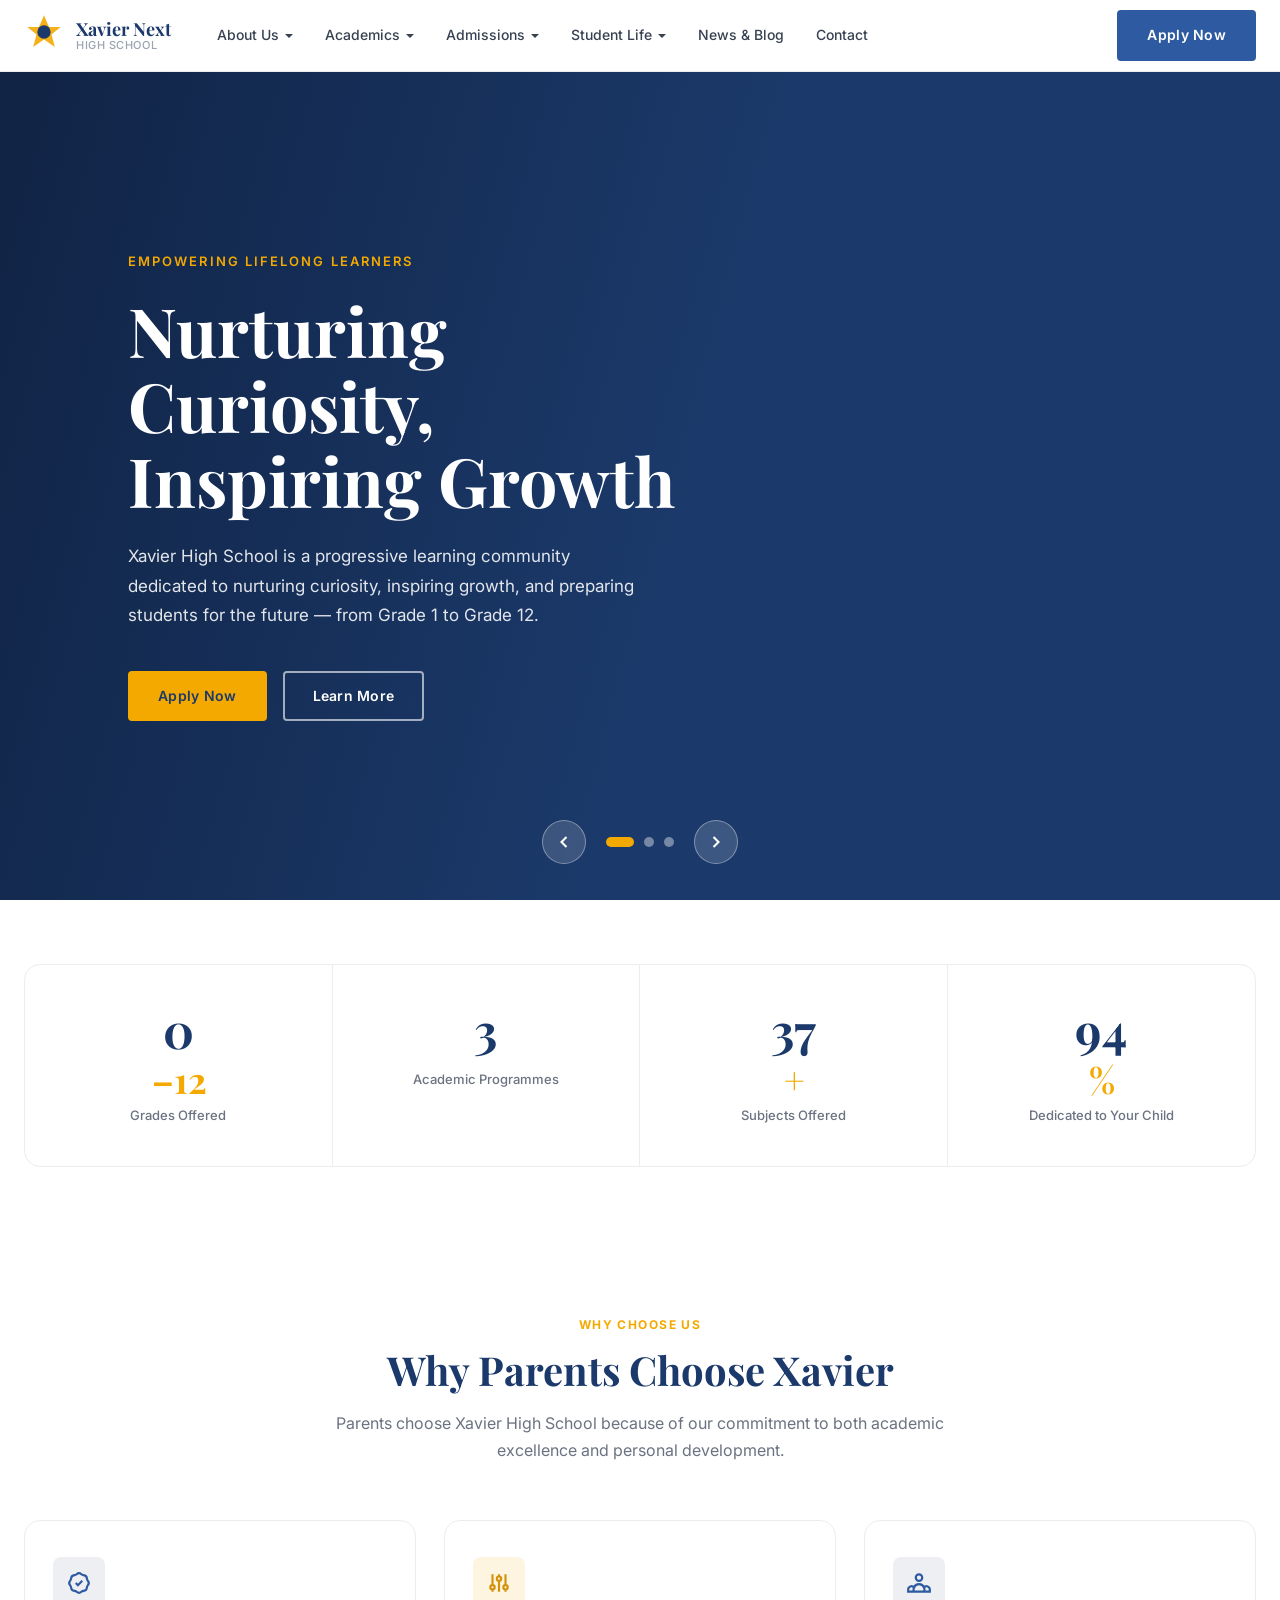
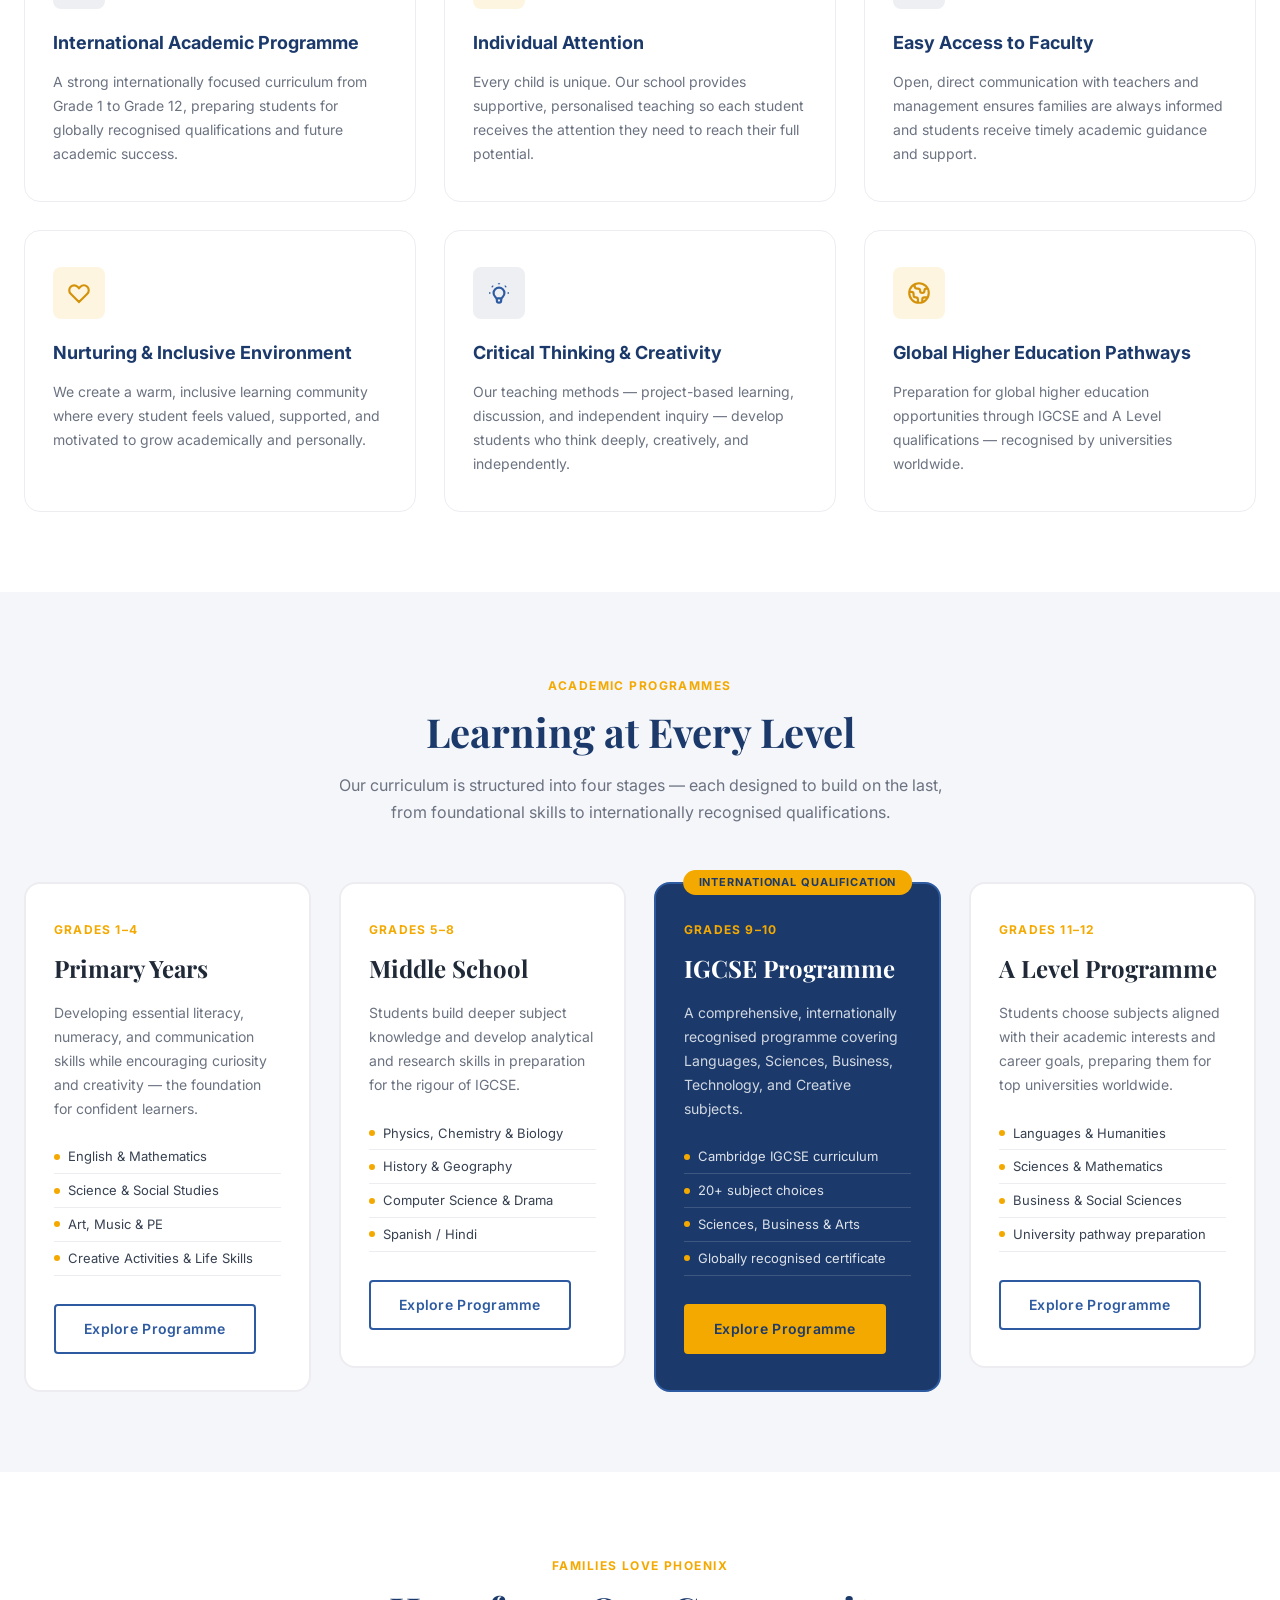
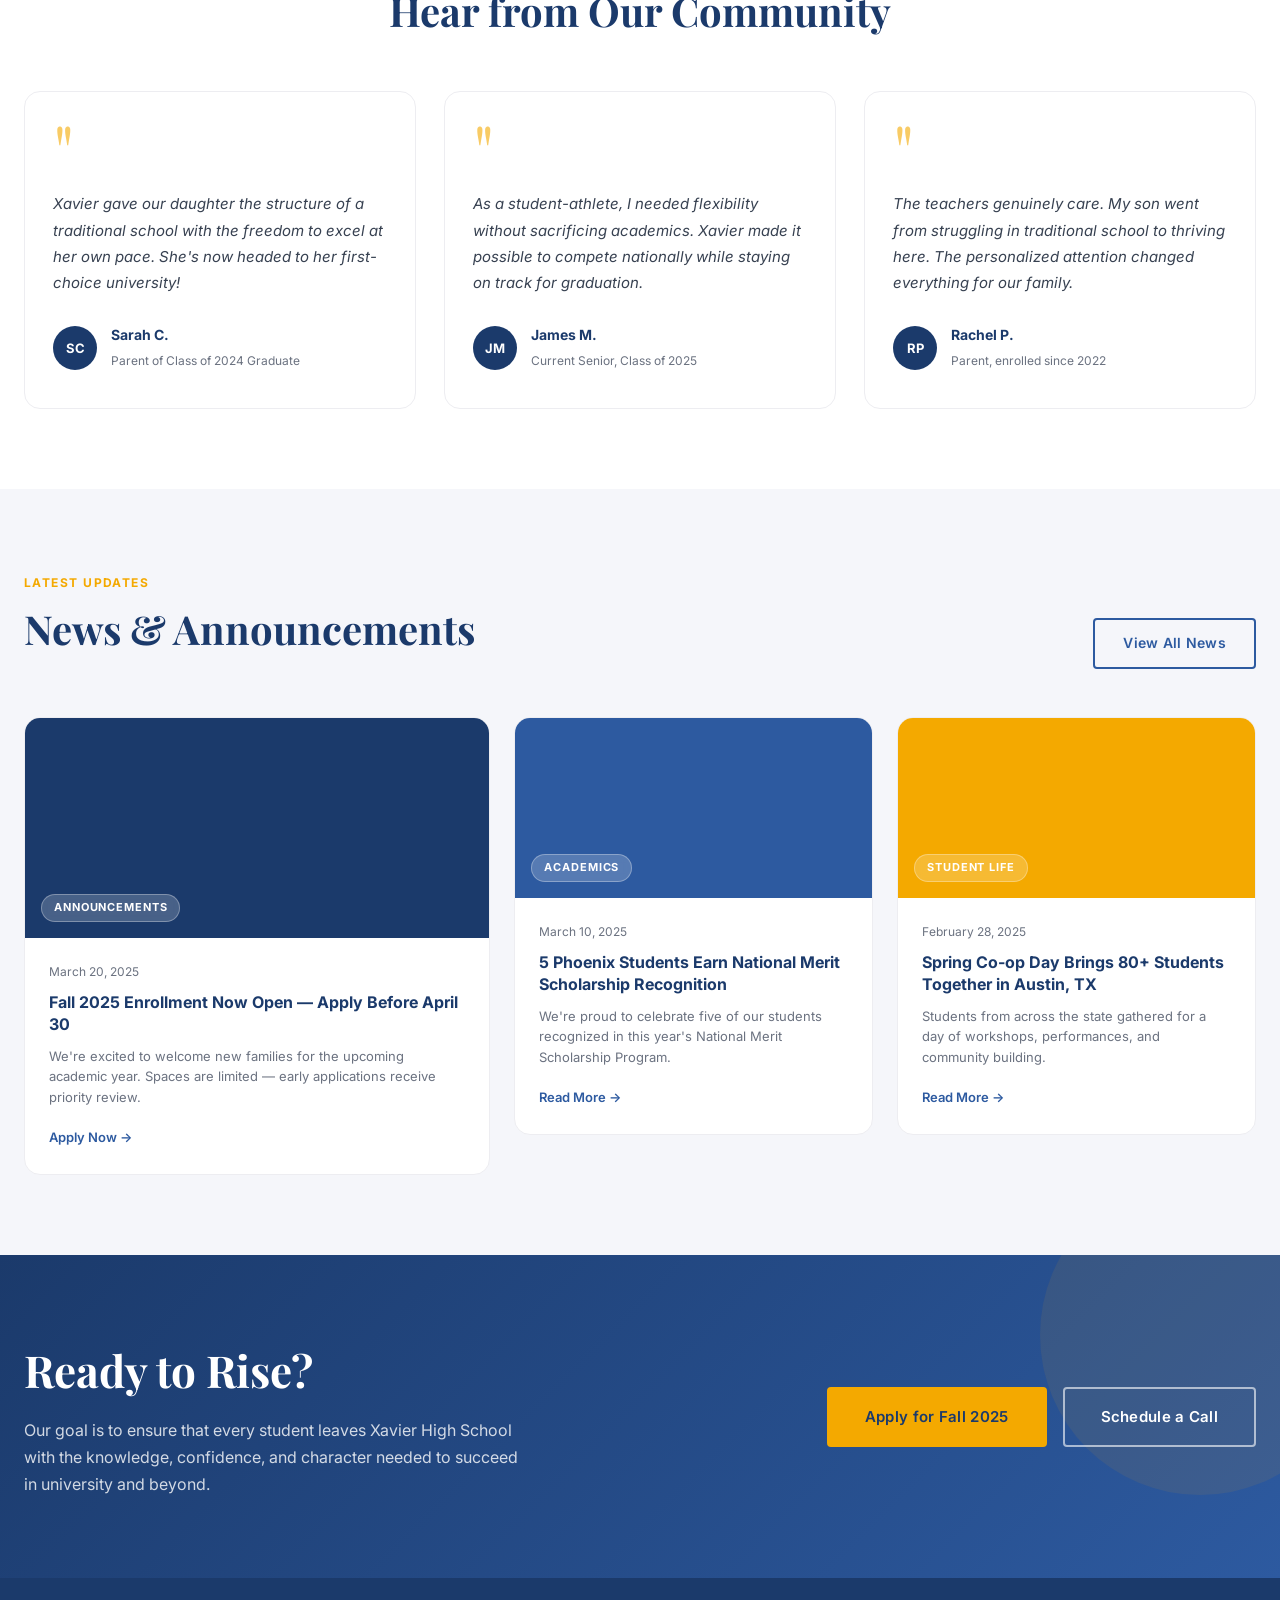
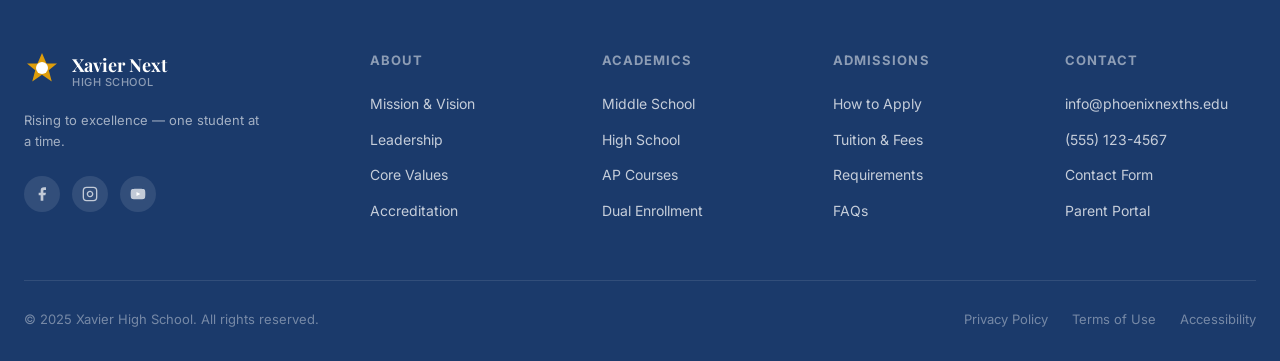
==== index.html @ 4bdc94f4 "Initial commit" ====
<!DOCTYPE html>
<html lang="en">
<head>
  <meta charset="UTF-8" />
  <meta name="viewport" content="width=device-width, initial-scale=1.0" />
  <title>Xavier High School</title>
  <link rel="stylesheet" href="css/style.css" />
  <link rel="preconnect" href="https://fonts.googleapis.com" />
  <link href="https://fonts.googleapis.com/css2?family=Playfair+Display:wght@400;700&family=Inter:wght@300;400;500;600;700&display=swap" rel="stylesheet" />
</head>
<body>

  <!-- HEADER / NAV -->
  <header class="site-header" id="site-header">
    <div class="header-inner">
      <a href="index.html" class="logo">
        <div class="logo-icon">
          <svg viewBox="0 0 48 48" fill="none" xmlns="http://www.w3.org/2000/svg">
            <path d="M24 4 L30 18 L44 18 L33 27 L37 42 L24 33 L11 42 L15 27 L4 18 L18 18 Z" fill="#F4A900" opacity="0.9"/>
            <circle cx="24" cy="24" r="8" fill="#1B3A6B"/>
          </svg>
        </div>
        <div class="logo-text">
          <span class="logo-name">Xavier Next</span>
          <span class="logo-sub">High School</span>
        </div>
      </a>

      <nav class="main-nav" id="main-nav">
        <ul class="nav-list">
          <li class="nav-item has-dropdown">
            <a href="about.html">About Us</a>
            <ul class="dropdown">
              <li><a href="about.html#mission">Mission &amp; Vision</a></li>
              <li><a href="about.html#leadership">Leadership Team</a></li>
              <li><a href="about.html#values">Core Values</a></li>
              <li><a href="about.html#accreditation">Accreditation</a></li>
            </ul>
          </li>
          <li class="nav-item has-dropdown">
            <a href="academics.html">Academics</a>
            <ul class="dropdown">
              <li><a href="academics.html#primary">Primary Years (Grades 1–4)</a></li>
              <li><a href="academics.html#middle">Middle School (Grades 5–8)</a></li>
              <li><a href="academics.html#igcse">IGCSE Programme (Grades 9–10)</a></li>
              <li><a href="academics.html#alevel">A Level Programme (Grades 11–12)</a></li>
              <li><a href="academics.html#approach">Our Learning Approach</a></li>
            </ul>
          </li>
          <li class="nav-item has-dropdown">
            <a href="admissions.html">Admissions</a>
            <ul class="dropdown">
              <li><a href="admissions.html#how">How to Apply</a></li>
              <li><a href="admissions.html#tuition">Tuition &amp; Fees</a></li>
              <li><a href="admissions.html#requirements">Requirements</a></li>
              <li><a href="admissions.html#faq">FAQs</a></li>
            </ul>
          </li>
          <li class="nav-item has-dropdown">
            <a href="student-life.html">Student Life</a>
            <ul class="dropdown">
              <li><a href="student-life.html#clubs">Clubs &amp; Activities</a></li>
              <li><a href="student-life.html#sports">Athletics</a></li>
              <li><a href="student-life.html#arts">Arts &amp; Culture</a></li>
              <li><a href="student-life.html#community">Community Service</a></li>
            </ul>
          </li>
          <li class="nav-item"><a href="news.html">News &amp; Blog</a></li>
          <li class="nav-item"><a href="contact.html">Contact</a></li>
        </ul>
      </nav>

      <div class="header-cta">
        <a href="admissions.html" class="btn btn-primary">Apply Now</a>
      </div>

      <button class="nav-toggle" id="nav-toggle" aria-label="Toggle navigation">
        <span></span><span></span><span></span>
      </button>
    </div>
  </header>

  <main>

    <!-- HERO SLIDESHOW -->
    <section class="hero">
      <div class="hero-slides" id="hero-slides">

        <!-- Slide 1 -->
        <div class="hero-slide active" style="background-image: url('https://images.unsplash.com/photo-1580582932707-520aed937b7b?auto=format&fit=crop&w=1920&q=80')">
          <div class="hero-overlay"></div>
          <div class="hero-content">
            <p class="hero-tagline">Empowering Lifelong Learners</p>
            <h1 class="hero-title">Nurturing Curiosity,<br/>Inspiring Growth</h1>
            <p class="hero-desc">Xavier High School is a progressive learning community dedicated to nurturing curiosity, inspiring growth, and preparing students for the future — from Grade 1 to Grade 12.</p>
            <div class="hero-actions">
              <a href="admissions.html" class="btn btn-gold">Apply Now</a>
              <a href="about.html" class="btn btn-outline-white">Learn More</a>
            </div>
          </div>
        </div>

        <!-- Slide 2 -->
        <div class="hero-slide" style="background-image: url('https://images.unsplash.com/photo-1427504494785-3a9ca7044f45?auto=format&fit=crop&w=1920&q=80')">
          <div class="hero-overlay"></div>
          <div class="hero-content">
            <p class="hero-tagline">Inspiring Curiosity | Building Resilience</p>
            <h1 class="hero-title">Education Beyond<br/>the Classroom</h1>
            <p class="hero-desc">We focus on building character, resilience, and lifelong learning skills. Inspired by the symbolism of the phoenix — representing growth, transformation, and renewal.</p>
            <div class="hero-actions">
              <a href="academics.html" class="btn btn-gold">Explore Academics</a>
              <a href="admissions.html" class="btn btn-outline-white">Apply Now</a>
            </div>
          </div>
        </div>

        <!-- Slide 3 -->
        <div class="hero-slide" style="background-image: url('https://images.unsplash.com/photo-1509062522246-3755977927d7?auto=format&fit=crop&w=1920&q=80')">
          <div class="hero-overlay"></div>
          <div class="hero-content">
            <p class="hero-tagline">Grade 1 to Grade 12 · International Programme</p>
            <h1 class="hero-title">Your Future<br/>Starts Here</h1>
            <p class="hero-desc">From Primary Years through A Levels, our internationally focused academic programmes prepare students to thrive in a rapidly changing world.</p>
            <div class="hero-actions">
              <a href="academics.html" class="btn btn-gold">Our Programmes</a>
              <a href="about.html" class="btn btn-outline-white">Our Story</a>
            </div>
          </div>
        </div>

      </div>

      <!-- Slide Controls -->
      <div class="hero-controls">
        <button class="hero-prev" id="hero-prev" aria-label="Previous slide">
          <svg viewBox="0 0 24 24" fill="none" stroke="currentColor" stroke-width="2.5"><path d="M15 18l-6-6 6-6"/></svg>
        </button>
        <div class="hero-dots" id="hero-dots">
          <button class="hero-dot active" data-index="0" aria-label="Slide 1"></button>
          <button class="hero-dot" data-index="1" aria-label="Slide 2"></button>
          <button class="hero-dot" data-index="2" aria-label="Slide 3"></button>
        </div>
        <button class="hero-next" id="hero-next" aria-label="Next slide">
          <svg viewBox="0 0 24 24" fill="none" stroke="currentColor" stroke-width="2.5"><path d="M9 18l6-6-6-6"/></svg>
        </button>
      </div>
    </section>


    <!-- STATS STRIP -->
    <section class="stats-section">
      <div class="container">
        <div class="stats-grid">
          <div class="stat-item">
            <span class="stat-number" data-target="1">0</span><span class="stat-suffix">–12</span>
            <span class="stat-label">Grades Offered</span>
          </div>
          <div class="stat-item">
            <span class="stat-number" data-target="4">0</span><span class="stat-suffix"></span>
            <span class="stat-label">Academic Programmes</span>
          </div>
          <div class="stat-item">
            <span class="stat-number" data-target="40">0</span><span class="stat-suffix">+</span>
            <span class="stat-label">Subjects Offered</span>
          </div>
          <div class="stat-item">
            <span class="stat-number" data-target="100">0</span><span class="stat-suffix">%</span>
            <span class="stat-label">Dedicated to Your Child</span>
          </div>
        </div>
      </div>
    </section>

    <!-- WHY PHOENIX -->
    <section class="why-section section-pad">
      <div class="container">
        <div class="section-header">
          <span class="section-tag">Why Choose Us</span>
          <h2 class="section-title">Why Parents Choose Xavier</h2>
          <p class="section-subtitle">Parents choose Xavier High School because of our commitment to both academic excellence and personal development.</p>
        </div>
        <div class="features-grid">
          <div class="feature-card">
            <div class="feature-icon feature-icon--blue">
              <svg viewBox="0 0 24 24" fill="none" stroke="currentColor" stroke-width="2"><path d="M9 12l2 2 4-4M7.835 4.697a3.42 3.42 0 001.946-.806 3.42 3.42 0 014.438 0 3.42 3.42 0 001.946.806 3.42 3.42 0 013.138 3.138 3.42 3.42 0 00.806 1.946 3.42 3.42 0 010 4.438 3.42 3.42 0 00-.806 1.946 3.42 3.42 0 01-3.138 3.138 3.42 3.42 0 00-1.946.806 3.42 3.42 0 01-4.438 0 3.42 3.42 0 00-1.946-.806 3.42 3.42 0 01-3.138-3.138 3.42 3.42 0 00-.806-1.946 3.42 3.42 0 010-4.438 3.42 3.42 0 00.806-1.946 3.42 3.42 0 013.138-3.138z"/></svg>
            </div>
            <h3>International Academic Programme</h3>
            <p>A strong internationally focused curriculum from Grade 1 to Grade 12, preparing students for globally recognised qualifications and future academic success.</p>
          </div>
          <div class="feature-card">
            <div class="feature-icon feature-icon--gold">
              <svg viewBox="0 0 24 24" fill="none" stroke="currentColor" stroke-width="2"><path d="M12 6V4m0 2a2 2 0 100 4m0-4a2 2 0 110 4m-6 8a2 2 0 100-4m0 4a2 2 0 110-4m0 4v2m0-6V4m6 6v10m6-2a2 2 0 100-4m0 4a2 2 0 110-4m0 4v2m0-6V4"/></svg>
            </div>
            <h3>Individual Attention</h3>
            <p>Every child is unique. Our school provides supportive, personalised teaching so each student receives the attention they need to reach their full potential.</p>
          </div>
          <div class="feature-card">
            <div class="feature-icon feature-icon--blue">
              <svg viewBox="0 0 24 24" fill="none" stroke="currentColor" stroke-width="2"><path d="M17 20h5v-2a3 3 0 00-5.356-1.857M17 20H7m10 0v-2c0-.656-.126-1.283-.356-1.857M7 20H2v-2a3 3 0 015.356-1.857M7 20v-2c0-.656.126-1.283.356-1.857m0 0a5.002 5.002 0 019.288 0M15 7a3 3 0 11-6 0 3 3 0 016 0z"/></svg>
            </div>
            <h3>Easy Access to Faculty</h3>
            <p>Open, direct communication with teachers and management ensures families are always informed and students receive timely academic guidance and support.</p>
          </div>
          <div class="feature-card">
            <div class="feature-icon feature-icon--gold">
              <svg viewBox="0 0 24 24" fill="none" stroke="currentColor" stroke-width="2"><path d="M4.318 6.318a4.5 4.5 0 000 6.364L12 20.364l7.682-7.682a4.5 4.5 0 00-6.364-6.364L12 7.636l-1.318-1.318a4.5 4.5 0 00-6.364 0z"/></svg>
            </div>
            <h3>Nurturing &amp; Inclusive Environment</h3>
            <p>We create a warm, inclusive learning community where every student feels valued, supported, and motivated to grow academically and personally.</p>
          </div>
          <div class="feature-card">
            <div class="feature-icon feature-icon--blue">
              <svg viewBox="0 0 24 24" fill="none" stroke="currentColor" stroke-width="2"><path d="M9.663 17h4.673M12 3v1m6.364 1.636l-.707.707M21 12h-1M4 12H3m3.343-5.657l-.707-.707m2.828 9.9a5 5 0 117.072 0l-.548.547A3.374 3.374 0 0014 18.469V19a2 2 0 11-4 0v-.531c0-.895-.356-1.754-.988-2.386l-.548-.547z"/></svg>
            </div>
            <h3>Critical Thinking &amp; Creativity</h3>
            <p>Our teaching methods — project-based learning, discussion, and independent inquiry — develop students who think deeply, creatively, and independently.</p>
          </div>
          <div class="feature-card">
            <div class="feature-icon feature-icon--gold">
              <svg viewBox="0 0 24 24" fill="none" stroke="currentColor" stroke-width="2"><path d="M3.055 11H5a2 2 0 012 2v1a2 2 0 002 2 2 2 0 012 2v2.945M8 3.935V5.5A2.5 2.5 0 0010.5 8h.5a2 2 0 012 2 2 2 0 104 0 2 2 0 012-2h1.064M15 20.488V18a2 2 0 012-2h3.064M21 12a9 9 0 11-18 0 9 9 0 0118 0z"/></svg>
            </div>
            <h3>Global Higher Education Pathways</h3>
            <p>Preparation for global higher education opportunities through IGCSE and A Level qualifications — recognised by universities worldwide.</p>
          </div>
        </div>
      </div>
    </section>

    <!-- PROGRAMS / PATHWAYS -->
    <section class="programs-section section-pad bg-light">
      <div class="container">
        <div class="section-header">
          <span class="section-tag">Academic Programmes</span>
          <h2 class="section-title">Learning at Every Level</h2>
          <p class="section-subtitle">Our curriculum is structured into four stages — each designed to build on the last, from foundational skills to internationally recognised qualifications.</p>
        </div>
        <div class="programs-grid programs-grid--4">
          <div class="program-card">
            <div class="program-grade">Grades 1–4</div>
            <h3 class="program-title">Primary Years</h3>
            <p class="program-desc">Developing essential literacy, numeracy, and communication skills while encouraging curiosity and creativity — the foundation for confident learners.</p>
            <ul class="program-highlights">
              <li>English &amp; Mathematics</li>
              <li>Science &amp; Social Studies</li>
              <li>Art, Music &amp; PE</li>
              <li>Creative Activities &amp; Life Skills</li>
            </ul>
            <a href="academics.html#primary" class="btn btn-outline-blue">Explore Programme</a>
          </div>
          <div class="program-card">
            <div class="program-grade">Grades 5–8</div>
            <h3 class="program-title">Middle School</h3>
            <p class="program-desc">Students build deeper subject knowledge and develop analytical and research skills in preparation for the rigour of IGCSE.</p>
            <ul class="program-highlights">
              <li>Physics, Chemistry &amp; Biology</li>
              <li>History &amp; Geography</li>
              <li>Computer Science &amp; Drama</li>
              <li>Spanish / Hindi</li>
            </ul>
            <a href="academics.html#middle" class="btn btn-outline-blue">Explore Programme</a>
          </div>
          <div class="program-card program-card--featured">
            <div class="program-badge">International Qualification</div>
            <div class="program-grade">Grades 9–10</div>
            <h3 class="program-title">IGCSE Programme</h3>
            <p class="program-desc">A comprehensive, internationally recognised programme covering Languages, Sciences, Business, Technology, and Creative subjects.</p>
            <ul class="program-highlights">
              <li>Cambridge IGCSE curriculum</li>
              <li>20+ subject choices</li>
              <li>Sciences, Business &amp; Arts</li>
              <li>Globally recognised certificate</li>
            </ul>
            <a href="academics.html#igcse" class="btn btn-gold">Explore Programme</a>
          </div>
          <div class="program-card">
            <div class="program-grade">Grades 11–12</div>
            <h3 class="program-title">A Level Programme</h3>
            <p class="program-desc">Students choose subjects aligned with their academic interests and career goals, preparing them for top universities worldwide.</p>
            <ul class="program-highlights">
              <li>Languages &amp; Humanities</li>
              <li>Sciences &amp; Mathematics</li>
              <li>Business &amp; Social Sciences</li>
              <li>University pathway preparation</li>
            </ul>
            <a href="academics.html#alevel" class="btn btn-outline-blue">Explore Programme</a>
          </div>
        </div>
      </div>
    </section>

    <!-- TESTIMONIALS -->
    <section class="testimonials-section section-pad">
      <div class="container">
        <div class="section-header">
          <span class="section-tag">Families Love Phoenix</span>
          <h2 class="section-title">Hear from Our Community</h2>
        </div>
        <div class="testimonials-grid">
          <div class="testimonial-card">
            <div class="testimonial-quote">"</div>
            <p class="testimonial-text">Xavier gave our daughter the structure of a traditional school with the freedom to excel at her own pace. She's now headed to her first-choice university!</p>
            <div class="testimonial-author">
              <div class="author-avatar">SC</div>
              <div>
                <strong>Sarah C.</strong>
                <span>Parent of Class of 2024 Graduate</span>
              </div>
            </div>
          </div>
          <div class="testimonial-card">
            <div class="testimonial-quote">"</div>
            <p class="testimonial-text">As a student-athlete, I needed flexibility without sacrificing academics. Xavier made it possible to compete nationally while staying on track for graduation.</p>
            <div class="testimonial-author">
              <div class="author-avatar">JM</div>
              <div>
                <strong>James M.</strong>
                <span>Current Senior, Class of 2025</span>
              </div>
            </div>
          </div>
          <div class="testimonial-card">
            <div class="testimonial-quote">"</div>
            <p class="testimonial-text">The teachers genuinely care. My son went from struggling in traditional school to thriving here. The personalized attention changed everything for our family.</p>
            <div class="testimonial-author">
              <div class="author-avatar">RP</div>
              <div>
                <strong>Rachel P.</strong>
                <span>Parent, enrolled since 2022</span>
              </div>
            </div>
          </div>
        </div>
      </div>
    </section>

    <!-- NEWS PREVIEW -->
    <section class="news-section section-pad bg-light">
      <div class="container">
        <div class="section-header-flex">
          <div>
            <span class="section-tag">Latest Updates</span>
            <h2 class="section-title">News &amp; Announcements</h2>
          </div>
          <a href="news.html" class="btn btn-outline-blue">View All News</a>
        </div>
        <div class="news-grid">
          <article class="news-card news-card--featured">
            <div class="news-card-image" style="background:#1B3A6B">
              <span class="news-category">Announcements</span>
            </div>
            <div class="news-card-body">
              <time>March 20, 2025</time>
              <h3><a href="news.html">Fall 2025 Enrollment Now Open — Apply Before April 30</a></h3>
              <p>We're excited to welcome new families for the upcoming academic year. Spaces are limited — early applications receive priority review.</p>
              <a href="admissions.html" class="read-more">Apply Now →</a>
            </div>
          </article>
          <article class="news-card">
            <div class="news-card-image" style="background:#2D5AA0">
              <span class="news-category">Academics</span>
            </div>
            <div class="news-card-body">
              <time>March 10, 2025</time>
              <h3><a href="news.html">5 Phoenix Students Earn National Merit Scholarship Recognition</a></h3>
              <p>We're proud to celebrate five of our students recognized in this year's National Merit Scholarship Program.</p>
              <a href="news.html" class="read-more">Read More →</a>
            </div>
          </article>
          <article class="news-card">
            <div class="news-card-image" style="background:#F4A900">
              <span class="news-category">Student Life</span>
            </div>
            <div class="news-card-body">
              <time>February 28, 2025</time>
              <h3><a href="news.html">Spring Co-op Day Brings 80+ Students Together in Austin, TX</a></h3>
              <p>Students from across the state gathered for a day of workshops, performances, and community building.</p>
              <a href="news.html" class="read-more">Read More →</a>
            </div>
          </article>
        </div>
      </div>
    </section>

    <!-- CTA BANNER -->
    <section class="cta-section">
      <div class="container">
        <div class="cta-inner">
          <div class="cta-text">
            <h2>Ready to Rise?</h2>
            <p>Our goal is to ensure that every student leaves Xavier High School with the knowledge, confidence, and character needed to succeed in university and beyond.</p>
          </div>
          <div class="cta-actions">
            <a href="admissions.html" class="btn btn-gold btn-lg">Apply for Fall 2025</a>
            <a href="contact.html" class="btn btn-outline-white btn-lg">Schedule a Call</a>
          </div>
        </div>
      </div>
    </section>

  </main>

  <!-- FOOTER -->
  <footer class="site-footer">
    <div class="container">
      <div class="footer-grid">
        <div class="footer-brand">
          <div class="footer-logo">
            <div class="logo-icon">
              <svg viewBox="0 0 48 48" fill="none" xmlns="http://www.w3.org/2000/svg">
                <path d="M24 4 L30 18 L44 18 L33 27 L37 42 L24 33 L11 42 L15 27 L4 18 L18 18 Z" fill="#F4A900" opacity="0.9"/>
                <circle cx="24" cy="24" r="8" fill="white"/>
              </svg>
            </div>
            <div class="logo-text">
              <span class="logo-name">Xavier Next</span>
              <span class="logo-sub">High School</span>
            </div>
          </div>
          <p class="footer-tagline">Rising to excellence — one student at a time.</p>
          <div class="social-links">
            <a href="#" aria-label="Facebook">
              <svg viewBox="0 0 24 24" fill="currentColor"><path d="M18 2h-3a5 5 0 00-5 5v3H7v4h3v8h4v-8h3l1-4h-4V7a1 1 0 011-1h3z"/></svg>
            </a>
            <a href="#" aria-label="Instagram">
              <svg viewBox="0 0 24 24" fill="none" stroke="currentColor" stroke-width="2"><rect x="2" y="2" width="20" height="20" rx="5"/><path d="M16 11.37A4 4 0 1112.63 8 4 4 0 0116 11.37z"/><line x1="17.5" y1="6.5" x2="17.51" y2="6.5"/></svg>
            </a>
            <a href="#" aria-label="YouTube">
              <svg viewBox="0 0 24 24" fill="currentColor"><path d="M22.54 6.42a2.78 2.78 0 00-1.95-1.96C18.88 4 12 4 12 4s-6.88 0-8.59.46a2.78 2.78 0 00-1.95 1.96A29 29 0 001 12a29 29 0 00.46 5.58A2.78 2.78 0 003.41 19.6C5.12 20 12 20 12 20s6.88 0 8.59-.46a2.78 2.78 0 001.95-1.95A29 29 0 0023 12a29 29 0 00-.46-5.58z"/><polygon points="9.75 15.02 15.5 12 9.75 8.98 9.75 15.02" fill="white"/></svg>
            </a>
          </div>
        </div>

        <div class="footer-col">
          <h4>About</h4>
          <ul>
            <li><a href="about.html#mission">Mission &amp; Vision</a></li>
            <li><a href="about.html#leadership">Leadership</a></li>
            <li><a href="about.html#values">Core Values</a></li>
            <li><a href="about.html#accreditation">Accreditation</a></li>
          </ul>
        </div>

        <div class="footer-col">
          <h4>Academics</h4>
          <ul>
            <li><a href="academics.html#middle">Middle School</a></li>
            <li><a href="academics.html#high">High School</a></li>
            <li><a href="academics.html#ap">AP Courses</a></li>
            <li><a href="academics.html#dual">Dual Enrollment</a></li>
          </ul>
        </div>

        <div class="footer-col">
          <h4>Admissions</h4>
          <ul>
            <li><a href="admissions.html#how">How to Apply</a></li>
            <li><a href="admissions.html#tuition">Tuition &amp; Fees</a></li>
            <li><a href="admissions.html#requirements">Requirements</a></li>
            <li><a href="admissions.html#faq">FAQs</a></li>
          </ul>
        </div>

        <div class="footer-col">
          <h4>Contact</h4>
          <ul>
            <li><a href="mailto:info@phoenixnexths.edu">info@phoenixnexths.edu</a></li>
            <li><a href="tel:+15551234567">(555) 123-4567</a></li>
            <li><a href="contact.html">Contact Form</a></li>
            <li><a href="#">Parent Portal</a></li>
          </ul>
        </div>
      </div>

      <div class="footer-bottom">
        <p>&copy; 2025 Xavier High School. All rights reserved.</p>
        <div class="footer-legal">
          <a href="#">Privacy Policy</a>
          <a href="#">Terms of Use</a>
          <a href="#">Accessibility</a>
        </div>
      </div>
    </div>
  </footer>

  <script src="js/main.js"></script>
</body>
</html>
---- css/style.css ----
/* ============================================================
   Xavier High School — Main Stylesheet
   ============================================================ */

/* ---------- CSS VARIABLES ---------- */
:root {
  --blue-dark:   #1B3A6B;
  --blue-mid:    #2D5AA0;
  --blue-light:  #4A78C4;
  --gold:        #F4A900;
  --gold-dark:   #D4920A;
  --white:       #FFFFFF;
  --off-white:   #F5F6FA;
  --light-gray:  #EDEDF1;
  --mid-gray:    #9BA3AF;
  --dark-gray:   #374151;
  --text:        #1F2937;
  --text-light:  #6B7280;

  --font-serif:  'Playfair Display', Georgia, serif;
  --font-sans:   'Inter', system-ui, -apple-system, sans-serif;

  --radius-sm:   4px;
  --radius-md:   8px;
  --radius-lg:   16px;

  --shadow-sm:   0 1px 3px rgba(0,0,0,0.08);
  --shadow-md:   0 4px 16px rgba(0,0,0,0.10);
  --shadow-lg:   0 12px 40px rgba(0,0,0,0.14);

  --transition:  0.25s ease;
  --max-w:       1280px;
  --header-h:    72px;
}

/* ---------- RESET & BASE ---------- */
*, *::before, *::after { box-sizing: border-box; margin: 0; padding: 0; }
html { scroll-behavior: smooth; font-size: 16px; }
body {
  font-family: var(--font-sans);
  color: var(--text);
  background: var(--white);
  line-height: 1.6;
  -webkit-font-smoothing: antialiased;
}
img { max-width: 100%; display: block; }
a { color: inherit; text-decoration: none; transition: color var(--transition); }
ul { list-style: none; }

/* ---------- UTILITY ---------- */
.container {
  max-width: var(--max-w);
  margin: 0 auto;
  padding: 0 24px;
}
.section-pad { padding: 80px 0; }
.bg-light { background: var(--off-white); }

.section-tag {
  display: inline-block;
  font-size: 12px;
  font-weight: 700;
  letter-spacing: 0.12em;
  text-transform: uppercase;
  color: var(--gold);
  margin-bottom: 12px;
}
.section-title {
  font-family: var(--font-serif);
  font-size: clamp(26px, 3.5vw, 40px);
  font-weight: 700;
  color: var(--blue-dark);
  line-height: 1.2;
  margin-bottom: 16px;
}
.section-subtitle {
  font-size: 16px;
  color: var(--text-light);
  max-width: 620px;
  line-height: 1.7;
}
.section-header {
  text-align: center;
  margin-bottom: 56px;
}
.section-header .section-subtitle { margin: 0 auto; }

.section-header-flex {
  display: flex;
  align-items: flex-end;
  justify-content: space-between;
  gap: 24px;
  margin-bottom: 48px;
  flex-wrap: wrap;
}

/* ---------- BUTTONS ---------- */
.btn {
  display: inline-flex;
  align-items: center;
  gap: 8px;
  padding: 12px 28px;
  border-radius: var(--radius-sm);
  font-size: 14px;
  font-weight: 600;
  letter-spacing: 0.02em;
  cursor: pointer;
  border: 2px solid transparent;
  transition: all var(--transition);
  white-space: nowrap;
}
.btn-primary {
  background: var(--blue-mid);
  color: var(--white);
  border-color: var(--blue-mid);
}
.btn-primary:hover { background: var(--blue-dark); border-color: var(--blue-dark); color: var(--white); }
.btn-gold {
  background: var(--gold);
  color: var(--blue-dark);
  border-color: var(--gold);
}
.btn-gold:hover { background: var(--gold-dark); border-color: var(--gold-dark); color: var(--blue-dark); }
.btn-outline-blue {
  background: transparent;
  color: var(--blue-mid);
  border-color: var(--blue-mid);
}
.btn-outline-blue:hover { background: var(--blue-mid); color: var(--white); }
.btn-outline-white {
  background: transparent;
  color: var(--white);
  border-color: rgba(255,255,255,0.6);
}
.btn-outline-white:hover { background: rgba(255,255,255,0.15); border-color: var(--white); color: var(--white); }
.btn-lg { padding: 16px 36px; font-size: 15px; }

/* ---------- TOPBAR ---------- */
.topbar {
  background: var(--blue-dark);
  color: rgba(255,255,255,0.8);
  font-size: 13px;
  padding: 8px 0;
}
.topbar-inner {
  max-width: var(--max-w);
  margin: 0 auto;
  padding: 0 24px;
  display: flex;
  align-items: center;
  justify-content: space-between;
}
.topbar-links { display: flex; gap: 24px; }
.topbar-links a { color: rgba(255,255,255,0.8); }
.topbar-links a:hover { color: var(--gold); }

/* ---------- HEADER ---------- */
.site-header {
  position: sticky;
  top: 0;
  z-index: 100;
  background: var(--white);
  border-bottom: 1px solid var(--light-gray);
  height: var(--header-h);
  transition: box-shadow var(--transition);
}
.site-header.scrolled { box-shadow: var(--shadow-md); }
.header-inner {
  max-width: var(--max-w);
  margin: 0 auto;
  padding: 0 24px;
  height: 100%;
  display: flex;
  align-items: center;
  gap: 32px;
}

/* Logo */
.logo {
  display: flex;
  align-items: center;
  gap: 12px;
  flex-shrink: 0;
  text-decoration: none;
}
.logo-icon svg { width: 40px; height: 40px; }
.logo-text { display: flex; flex-direction: column; line-height: 1.1; }
.logo-name {
  font-family: var(--font-serif);
  font-size: 18px;
  font-weight: 700;
  color: var(--blue-dark);
}
.logo-sub {
  font-size: 11px;
  font-weight: 500;
  letter-spacing: 0.05em;
  color: var(--mid-gray);
  text-transform: uppercase;
}

/* Navigation */
.main-nav { flex: 1; }
.nav-list {
  display: flex;
  align-items: center;
  gap: 4px;
}
.nav-item { position: relative; }
.nav-item > a {
  display: block;
  padding: 8px 14px;
  font-size: 14px;
  font-weight: 500;
  color: var(--dark-gray);
  border-radius: var(--radius-sm);
  transition: all var(--transition);
  white-space: nowrap;
}
.nav-item > a:hover,
.nav-item.active > a { color: var(--blue-mid); background: var(--off-white); }
.nav-item.has-dropdown > a::after {
  content: '';
  display: inline-block;
  width: 0; height: 0;
  border-left: 4px solid transparent;
  border-right: 4px solid transparent;
  border-top: 4px solid currentColor;
  margin-left: 6px;
  vertical-align: middle;
  transition: transform var(--transition);
}
.nav-item.has-dropdown:hover > a::after { transform: rotate(180deg); }

/* Dropdown */
.dropdown {
  position: absolute;
  top: calc(100% + 8px);
  left: 0;
  background: var(--white);
  border-radius: var(--radius-md);
  box-shadow: var(--shadow-lg);
  min-width: 220px;
  padding: 8px 0;
  opacity: 0;
  visibility: hidden;
  transform: translateY(-8px);
  transition: all var(--transition);
  border: 1px solid var(--light-gray);
  z-index: 200;
}
.nav-item.has-dropdown:hover .dropdown {
  opacity: 1;
  visibility: visible;
  transform: translateY(0);
}
.dropdown li a {
  display: block;
  padding: 10px 20px;
  font-size: 13px;
  color: var(--dark-gray);
  transition: all var(--transition);
}
.dropdown li a:hover {
  background: var(--off-white);
  color: var(--blue-mid);
  padding-left: 26px;
}

/* Header CTA */
.header-cta { flex-shrink: 0; }

/* Mobile toggle */
.nav-toggle {
  display: none;
  flex-direction: column;
  gap: 5px;
  background: none;
  border: none;
  cursor: pointer;
  padding: 4px;
}
.nav-toggle span {
  display: block;
  width: 24px;
  height: 2px;
  background: var(--blue-dark);
  border-radius: 2px;
  transition: all var(--transition);
}

/* ---------- HERO ---------- */
.hero {
  position: relative;
  height: calc(100vh - var(--header-h));
  min-height: 580px;
  max-height: 860px;
  overflow: hidden;
}
.hero-slides { position: relative; height: 100%; }
.hero-slide {
  position: absolute;
  inset: 0;
  background-size: cover;
  background-position: center;
  background-color: var(--blue-dark);
  opacity: 0;
  transition: opacity 1s ease;
  pointer-events: none;
}
.hero-slide.active {
  opacity: 1;
  pointer-events: auto;
}
.hero-overlay {
  position: absolute;
  inset: 0;
  background: linear-gradient(
    105deg,
    rgba(14, 30, 60, 0.82) 0%,
    rgba(27, 58, 107, 0.60) 55%,
    rgba(27, 58, 107, 0.20) 100%
  );
}
.hero-content {
  position: relative;
  z-index: 2;
  height: 100%;
  display: flex;
  flex-direction: column;
  justify-content: center;
  padding: 0 10%;
  max-width: 820px;
}
.hero-tagline {
  font-size: 13px;
  font-weight: 600;
  letter-spacing: 0.16em;
  text-transform: uppercase;
  color: var(--gold);
  margin-bottom: 22px;
  opacity: 0;
  transform: translateY(16px);
  transition: opacity 0.7s ease 0.3s, transform 0.7s ease 0.3s;
}
.hero-title {
  font-family: var(--font-serif);
  font-size: clamp(38px, 5.5vw, 68px);
  font-weight: 700;
  color: var(--white);
  line-height: 1.1;
  margin-bottom: 24px;
  opacity: 0;
  transform: translateY(20px);
  transition: opacity 0.7s ease 0.5s, transform 0.7s ease 0.5s;
}
.hero-desc {
  font-size: clamp(15px, 1.6vw, 17px);
  color: rgba(255,255,255,0.88);
  max-width: 520px;
  line-height: 1.75;
  margin-bottom: 40px;
  opacity: 0;
  transform: translateY(20px);
  transition: opacity 0.7s ease 0.65s, transform 0.7s ease 0.65s;
}
.hero-actions {
  display: flex;
  gap: 16px;
  flex-wrap: wrap;
  opacity: 0;
  transform: translateY(20px);
  transition: opacity 0.7s ease 0.8s, transform 0.7s ease 0.8s;
}
.hero-slide.active .hero-tagline,
.hero-slide.active .hero-title,
.hero-slide.active .hero-desc,
.hero-slide.active .hero-actions {
  opacity: 1;
  transform: translateY(0);
}

/* Slide controls */
.hero-controls {
  position: absolute;
  bottom: 36px;
  left: 50%;
  transform: translateX(-50%);
  display: flex;
  align-items: center;
  gap: 20px;
  z-index: 10;
}
.hero-prev,
.hero-next {
  width: 44px;
  height: 44px;
  background: rgba(255,255,255,0.15);
  border: 1.5px solid rgba(255,255,255,0.35);
  border-radius: 50%;
  color: white;
  cursor: pointer;
  display: flex;
  align-items: center;
  justify-content: center;
  transition: all var(--transition);
  backdrop-filter: blur(4px);
}
.hero-prev:hover,
.hero-next:hover {
  background: rgba(244,169,0,0.8);
  border-color: var(--gold);
}
.hero-prev svg,
.hero-next svg { width: 20px; height: 20px; }
.hero-dots { display: flex; align-items: center; gap: 10px; }
.hero-dot {
  width: 10px;
  height: 10px;
  border-radius: 50%;
  background: rgba(255,255,255,0.4);
  border: none;
  cursor: pointer;
  transition: all var(--transition);
  padding: 0;
}
.hero-dot.active {
  background: var(--gold);
  width: 28px;
  border-radius: 5px;
}

/* ---------- QUICK LINKS ---------- */
.quick-links {
  background: var(--blue-dark);
  padding: 0;
  border-bottom: 3px solid var(--gold);
}
.quick-links-grid {
  display: grid;
  grid-template-columns: repeat(4, 1fr);
}
.quick-link-item {
  display: flex;
  align-items: center;
  gap: 16px;
  padding: 24px 28px;
  color: var(--white);
  border-right: 1px solid rgba(255,255,255,0.1);
  transition: background var(--transition);
}
.quick-link-item:last-child { border-right: none; }
.quick-link-item:hover { background: rgba(255,255,255,0.08); }
.ql-icon {
  width: 40px;
  height: 40px;
  background: rgba(244, 169, 0, 0.15);
  border-radius: 50%;
  display: flex;
  align-items: center;
  justify-content: center;
  flex-shrink: 0;
  color: var(--gold);
}
.ql-icon svg { width: 20px; height: 20px; }
.quick-link-item div { display: flex; flex-direction: column; gap: 2px; }
.quick-link-item strong { font-size: 14px; font-weight: 600; }
.quick-link-item span { font-size: 12px; color: rgba(255,255,255,0.6); }

/* ---------- STATS ---------- */
.stats-section { padding: 64px 0; background: var(--white); }
.stats-grid {
  display: grid;
  grid-template-columns: repeat(4, 1fr);
  gap: 0;
  border: 1px solid var(--light-gray);
  border-radius: var(--radius-lg);
  overflow: hidden;
}
.stat-item {
  padding: 40px 24px;
  text-align: center;
  border-right: 1px solid var(--light-gray);
  display: flex;
  flex-direction: column;
  align-items: center;
  gap: 8px;
  transition: background var(--transition);
}
.stat-item:last-child { border-right: none; }
.stat-item:hover { background: var(--off-white); }
.stat-number {
  font-family: var(--font-serif);
  font-size: 48px;
  font-weight: 700;
  color: var(--blue-dark);
  line-height: 1;
}
.stat-suffix {
  font-family: var(--font-serif);
  font-size: 36px;
  font-weight: 700;
  color: var(--gold);
  line-height: 1;
  margin-left: 2px;
}
.stat-label {
  font-size: 13px;
  color: var(--text-light);
  font-weight: 500;
  text-align: center;
}

/* ---------- WHY SECTION ---------- */
.features-grid {
  display: grid;
  grid-template-columns: repeat(3, 1fr);
  gap: 28px;
}
.feature-card {
  background: var(--white);
  border: 1px solid var(--light-gray);
  border-radius: var(--radius-lg);
  padding: 36px 28px;
  transition: all var(--transition);
}
.feature-card:hover {
  border-color: var(--blue-light);
  box-shadow: var(--shadow-md);
  transform: translateY(-4px);
}
.feature-icon {
  width: 52px;
  height: 52px;
  border-radius: var(--radius-md);
  display: flex;
  align-items: center;
  justify-content: center;
  margin-bottom: 20px;
}
.feature-icon--blue { background: rgba(27, 58, 107, 0.08); color: var(--blue-mid); }
.feature-icon--gold { background: rgba(244, 169, 0, 0.12); color: var(--gold-dark); }
.feature-icon svg { width: 26px; height: 26px; }
.feature-card h3 {
  font-size: 18px;
  font-weight: 700;
  color: var(--blue-dark);
  margin-bottom: 12px;
}
.feature-card p {
  font-size: 14px;
  color: var(--text-light);
  line-height: 1.7;
}

/* ---------- PROGRAMS ---------- */
.programs-grid {
  display: grid;
  grid-template-columns: repeat(3, 1fr);
  gap: 28px;
  align-items: start;
}
.programs-grid--4 {
  grid-template-columns: repeat(4, 1fr);
}
.program-card {
  background: var(--white);
  border: 2px solid var(--light-gray);
  border-radius: var(--radius-lg);
  padding: 36px 28px;
  position: relative;
  transition: all var(--transition);
}
.program-card:hover { box-shadow: var(--shadow-md); transform: translateY(-4px); }
.program-card--featured {
  border-color: var(--blue-mid);
  background: var(--blue-dark);
  color: var(--white);
  transform: scale(1.03);
}
.program-card--featured:hover { transform: scale(1.03) translateY(-4px); }
.program-badge {
  position: absolute;
  top: -14px;
  left: 50%;
  transform: translateX(-50%);
  background: var(--gold);
  color: var(--blue-dark);
  font-size: 11px;
  font-weight: 700;
  letter-spacing: 0.08em;
  text-transform: uppercase;
  padding: 4px 16px;
  border-radius: 20px;
  white-space: nowrap;
}
.program-grade {
  font-size: 12px;
  font-weight: 700;
  letter-spacing: 0.1em;
  text-transform: uppercase;
  color: var(--gold);
  margin-bottom: 10px;
}
.program-title {
  font-family: var(--font-serif);
  font-size: 24px;
  font-weight: 700;
  margin-bottom: 14px;
  color: inherit;
}
.program-card--featured .program-title { color: var(--white); }
.program-card--featured .program-desc { color: rgba(255,255,255,0.8); }
.program-desc {
  font-size: 14px;
  color: var(--text-light);
  line-height: 1.7;
  margin-bottom: 20px;
}
.program-highlights {
  margin-bottom: 28px;
}
.program-highlights li {
  font-size: 13px;
  padding: 6px 0;
  border-bottom: 1px solid var(--light-gray);
  display: flex;
  align-items: center;
  gap: 8px;
  color: var(--dark-gray);
}
.program-card--featured .program-highlights li {
  border-bottom-color: rgba(255,255,255,0.15);
  color: rgba(255,255,255,0.85);
}
.program-highlights li::before {
  content: '';
  width: 6px;
  height: 6px;
  background: var(--gold);
  border-radius: 50%;
  flex-shrink: 0;
}

/* ---------- TESTIMONIALS ---------- */
.testimonials-grid {
  display: grid;
  grid-template-columns: repeat(3, 1fr);
  gap: 28px;
}
.testimonial-card {
  background: var(--white);
  border: 1px solid var(--light-gray);
  border-radius: var(--radius-lg);
  padding: 36px 28px;
  position: relative;
  transition: all var(--transition);
}
.testimonial-card:hover { box-shadow: var(--shadow-md); transform: translateY(-4px); }
.testimonial-quote {
  font-family: var(--font-serif);
  font-size: 72px;
  color: var(--gold);
  line-height: 0.6;
  margin-bottom: 20px;
  opacity: 0.6;
}
.testimonial-text {
  font-size: 15px;
  line-height: 1.75;
  color: var(--dark-gray);
  margin-bottom: 28px;
  font-style: italic;
}
.testimonial-author {
  display: flex;
  align-items: center;
  gap: 14px;
}
.author-avatar {
  width: 44px;
  height: 44px;
  background: var(--blue-dark);
  color: var(--white);
  border-radius: 50%;
  display: flex;
  align-items: center;
  justify-content: center;
  font-size: 13px;
  font-weight: 700;
  flex-shrink: 0;
}
.testimonial-author strong {
  display: block;
  font-size: 14px;
  font-weight: 700;
  color: var(--blue-dark);
}
.testimonial-author span {
  font-size: 12px;
  color: var(--text-light);
}

/* ---------- NEWS ---------- */
.news-grid {
  display: grid;
  grid-template-columns: 1.3fr 1fr 1fr;
  gap: 24px;
  align-items: start;
}
.news-card {
  background: var(--white);
  border-radius: var(--radius-lg);
  overflow: hidden;
  border: 1px solid var(--light-gray);
  transition: all var(--transition);
}
.news-card:hover { box-shadow: var(--shadow-md); transform: translateY(-4px); }
.news-card-image {
  height: 180px;
  position: relative;
  display: flex;
  align-items: flex-end;
  padding: 16px;
}
.news-card--featured .news-card-image { height: 220px; }
.news-category {
  font-size: 11px;
  font-weight: 700;
  letter-spacing: 0.08em;
  text-transform: uppercase;
  background: rgba(255,255,255,0.2);
  color: white;
  padding: 4px 12px;
  border-radius: 20px;
  border: 1px solid rgba(255,255,255,0.3);
  backdrop-filter: blur(4px);
}
.news-card-body { padding: 24px; }
.news-card-body time {
  font-size: 12px;
  color: var(--text-light);
  display: block;
  margin-bottom: 10px;
}
.news-card-body h3 {
  font-size: 16px;
  font-weight: 700;
  line-height: 1.4;
  margin-bottom: 10px;
  color: var(--blue-dark);
}
.news-card-body h3 a:hover { color: var(--blue-mid); }
.news-card-body p {
  font-size: 13px;
  color: var(--text-light);
  line-height: 1.6;
  margin-bottom: 16px;
}
.read-more {
  font-size: 13px;
  font-weight: 600;
  color: var(--blue-mid);
}
.read-more:hover { color: var(--blue-dark); }

/* ---------- CTA BANNER ---------- */
.cta-section {
  background: linear-gradient(135deg, var(--blue-dark) 0%, var(--blue-mid) 100%);
  padding: 80px 0;
  position: relative;
  overflow: hidden;
}
.cta-section::before {
  content: '';
  position: absolute;
  top: -80px;
  right: -80px;
  width: 320px;
  height: 320px;
  border-radius: 50%;
  background: rgba(244, 169, 0, 0.08);
}
.cta-inner {
  display: flex;
  align-items: center;
  justify-content: space-between;
  gap: 40px;
  position: relative;
  z-index: 1;
}
.cta-text h2 {
  font-family: var(--font-serif);
  font-size: clamp(28px, 3.5vw, 44px);
  font-weight: 700;
  color: var(--white);
  margin-bottom: 12px;
}
.cta-text p {
  font-size: 16px;
  color: rgba(255,255,255,0.80);
  max-width: 500px;
  line-height: 1.7;
}
.cta-actions { display: flex; gap: 16px; flex-shrink: 0; flex-wrap: wrap; }

/* ---------- FOOTER ---------- */
.site-footer {
  background: var(--blue-dark);
  color: var(--white);
  padding-top: 72px;
  padding-bottom: 32px;
}
.footer-grid {
  display: grid;
  grid-template-columns: 1.6fr 1fr 1fr 1fr 1fr;
  gap: 40px;
  padding-bottom: 56px;
  border-bottom: 1px solid rgba(255,255,255,0.1);
}
.footer-logo {
  display: flex;
  align-items: center;
  gap: 12px;
  margin-bottom: 16px;
}
.footer-logo .logo-icon svg { width: 36px; height: 36px; }
.footer-logo .logo-name { color: var(--white); }
.footer-logo .logo-sub { color: rgba(255,255,255,0.5); }
.footer-tagline {
  font-size: 13px;
  color: rgba(255,255,255,0.6);
  line-height: 1.6;
  margin-bottom: 24px;
  max-width: 240px;
}
.social-links {
  display: flex;
  gap: 12px;
}
.social-links a {
  width: 36px;
  height: 36px;
  background: rgba(255,255,255,0.1);
  border-radius: 50%;
  display: flex;
  align-items: center;
  justify-content: center;
  color: rgba(255,255,255,0.7);
  transition: all var(--transition);
}
.social-links a svg { width: 16px; height: 16px; }
.social-links a:hover { background: var(--gold); color: var(--blue-dark); }
.footer-col h4 {
  font-size: 13px;
  font-weight: 700;
  letter-spacing: 0.08em;
  text-transform: uppercase;
  color: rgba(255,255,255,0.5);
  margin-bottom: 20px;
}
.footer-col ul { display: flex; flex-direction: column; gap: 10px; }
.footer-col ul li a {
  font-size: 14px;
  color: rgba(255,255,255,0.75);
  transition: color var(--transition);
}
.footer-col ul li a:hover { color: var(--gold); }
.footer-bottom {
  display: flex;
  align-items: center;
  justify-content: space-between;
  padding-top: 28px;
  font-size: 13px;
  color: rgba(255,255,255,0.4);
  flex-wrap: wrap;
  gap: 16px;
}
.footer-legal { display: flex; gap: 24px; }
.footer-legal a { color: rgba(255,255,255,0.4); }
.footer-legal a:hover { color: var(--gold); }

/* ============================================================
   RESPONSIVE
   ============================================================ */

@media (max-width: 1100px) {
  .features-grid { grid-template-columns: repeat(2, 1fr); }
  .footer-grid { grid-template-columns: 1fr 1fr 1fr; }
  .footer-brand { grid-column: 1 / -1; }
}

@media (max-width: 900px) {
  .quick-links-grid { grid-template-columns: repeat(2, 1fr); }
  .stats-grid { grid-template-columns: repeat(2, 1fr); }
  .stat-item:nth-child(2) { border-right: none; }
  .stat-item:nth-child(3) { border-right: 1px solid var(--light-gray); }
  .programs-grid,
  .programs-grid--4 { grid-template-columns: 1fr; max-width: 480px; margin: 0 auto; }
  .program-card--featured { transform: none; }
  .program-card--featured:hover { transform: translateY(-4px); }
  .testimonials-grid { grid-template-columns: 1fr; }
  .news-grid { grid-template-columns: 1fr; }
  .cta-inner { flex-direction: column; text-align: center; }
  .cta-text p { margin: 0 auto; }
  .section-header-flex { flex-direction: column; align-items: flex-start; }
  .footer-grid { grid-template-columns: 1fr 1fr; }
  .footer-brand { grid-column: 1 / -1; }

  /* Mobile nav */
  .main-nav {
    position: fixed;
    top: var(--header-h);
    left: 0;
    right: 0;
    background: var(--white);
    border-bottom: 1px solid var(--light-gray);
    max-height: 0;
    overflow: hidden;
    transition: max-height 0.35s ease;
    box-shadow: var(--shadow-lg);
  }
  .main-nav.open { max-height: 80vh; overflow-y: auto; }
  .nav-list { flex-direction: column; padding: 16px; gap: 0; align-items: stretch; }
  .nav-item > a { padding: 14px 16px; border-radius: var(--radius-sm); }
  .dropdown {
    position: static;
    opacity: 1;
    visibility: visible;
    transform: none;
    box-shadow: none;
    border: none;
    background: var(--off-white);
    border-radius: var(--radius-sm);
    margin: 4px 0 8px;
    display: none;
    padding: 4px 0;
  }
  .nav-item.has-dropdown.open .dropdown { display: block; }
  .nav-toggle { display: flex; margin-left: auto; }
  .header-cta { display: none; }
  .topbar-links { display: none; }
}

@media (max-width: 600px) {
  .section-pad { padding: 56px 0; }
  .hero { max-height: 620px; }
  .hero-content { padding: 0 6%; }
  .quick-links-grid { grid-template-columns: 1fr; }
  .quick-link-item { border-right: none; border-bottom: 1px solid rgba(255,255,255,0.1); }
  .quick-link-item:last-child { border-bottom: none; }
  .stats-grid { grid-template-columns: 1fr 1fr; }
  .features-grid { grid-template-columns: 1fr; }
  .footer-grid { grid-template-columns: 1fr 1fr; }
  .cta-actions { flex-direction: column; width: 100%; }
  .btn-lg { width: 100%; justify-content: center; }
}

/* ---------- ANIMATIONS ---------- */
.fade-in {
  opacity: 0;
  transform: translateY(24px);
  transition: opacity 0.6s ease, transform 0.6s ease;
}
.fade-in.visible {
  opacity: 1;
  transform: translateY(0);
}
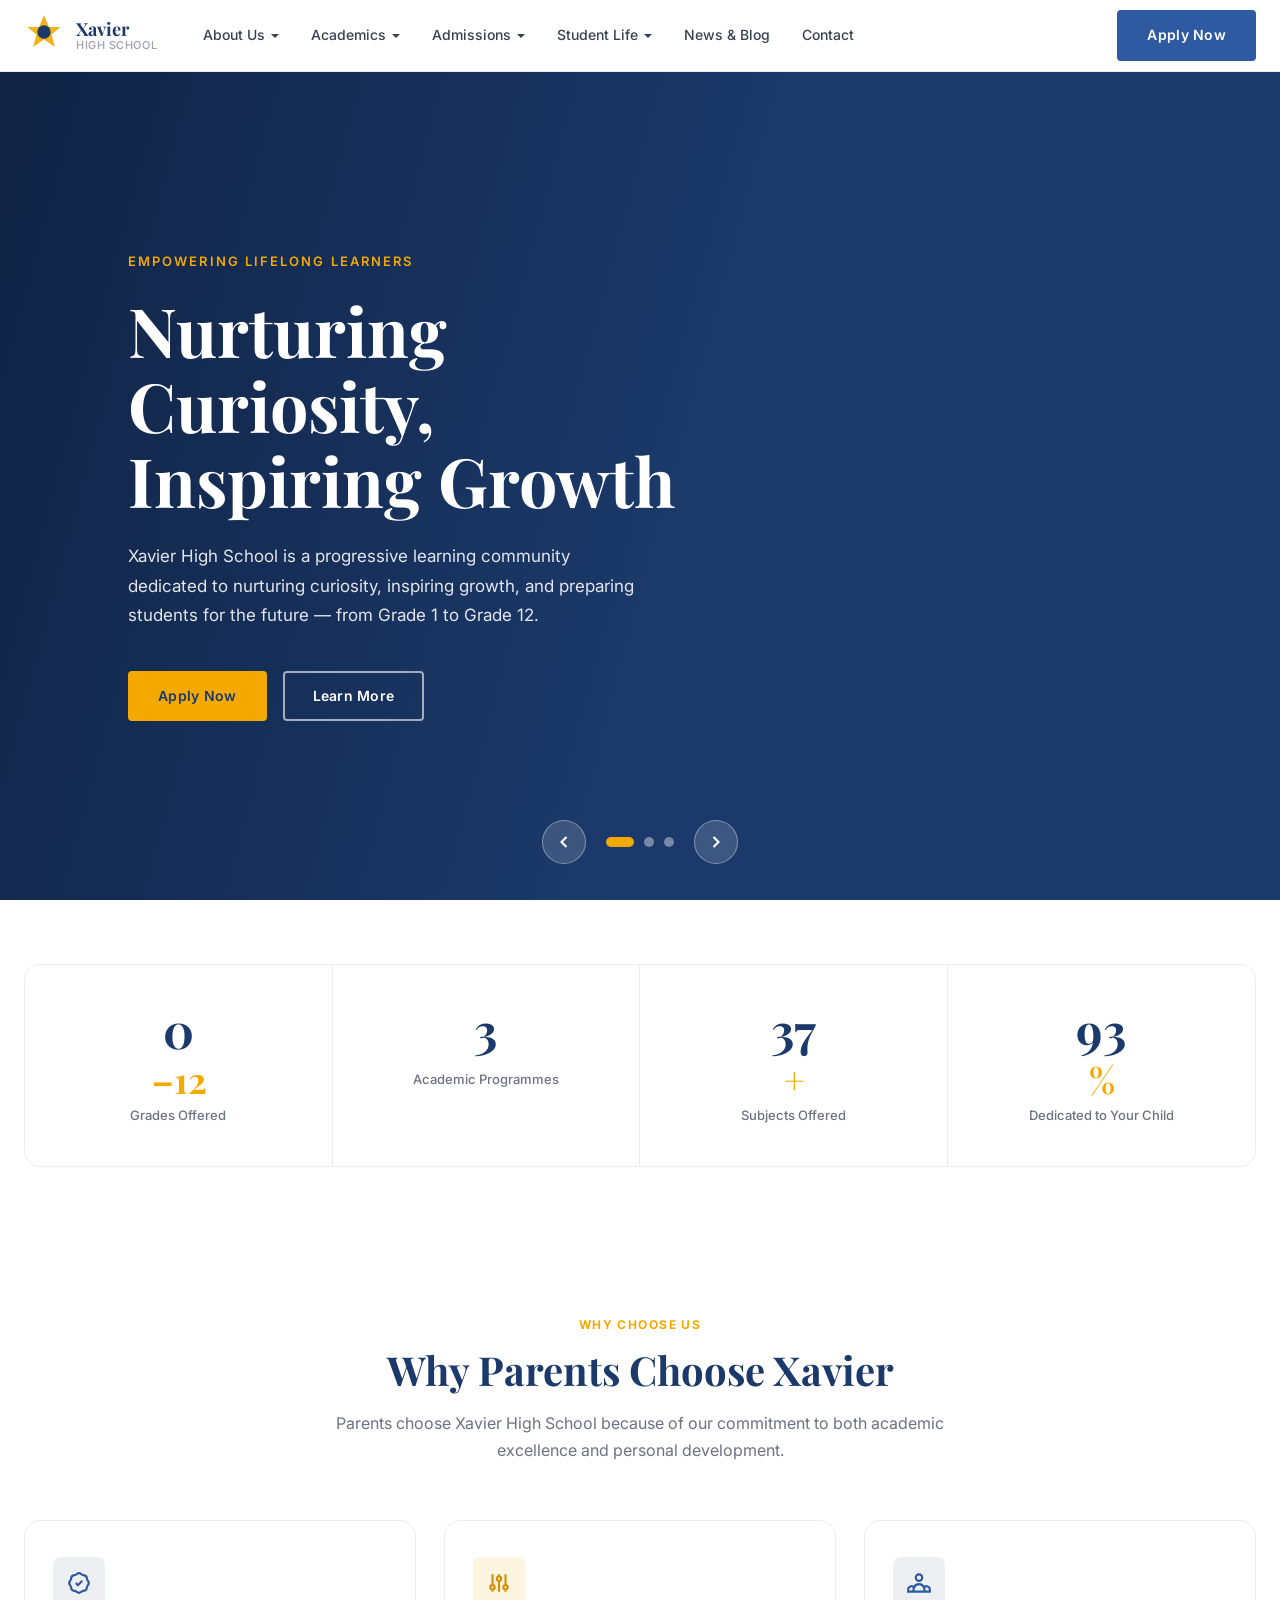
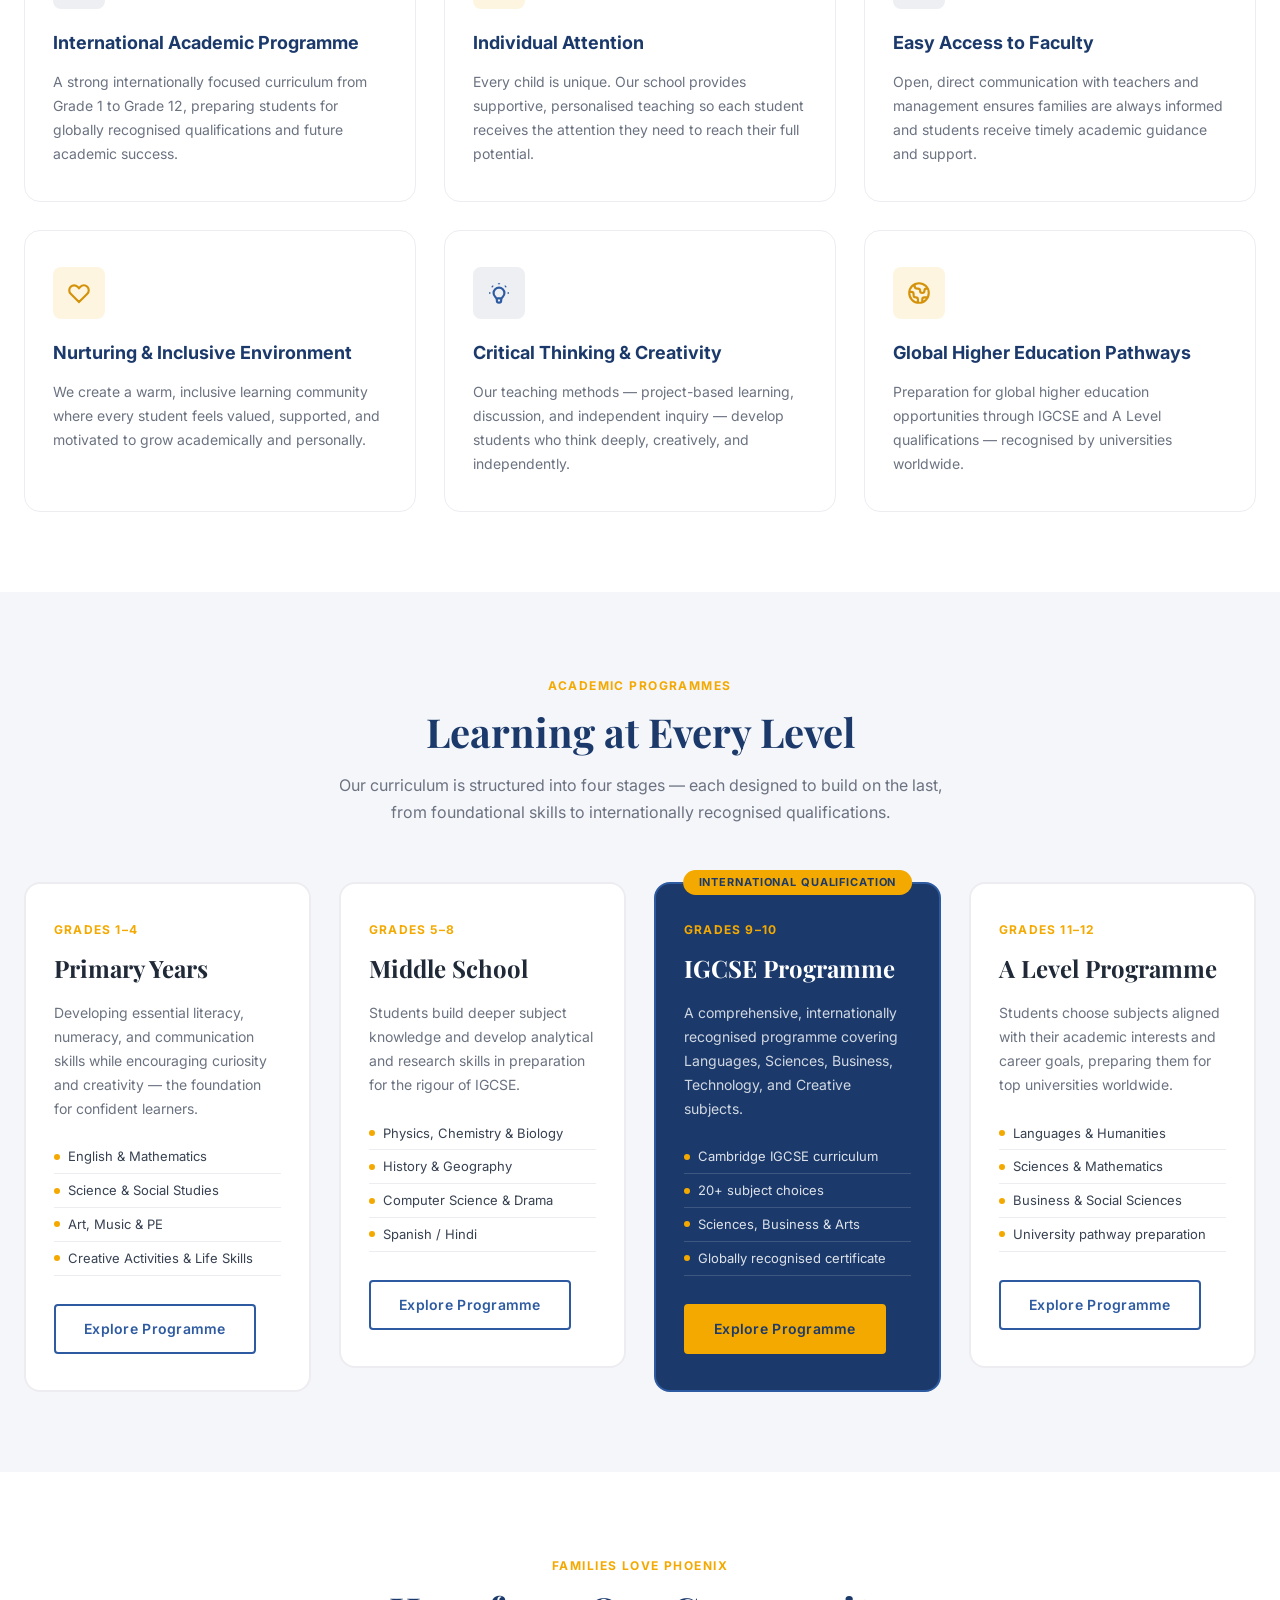
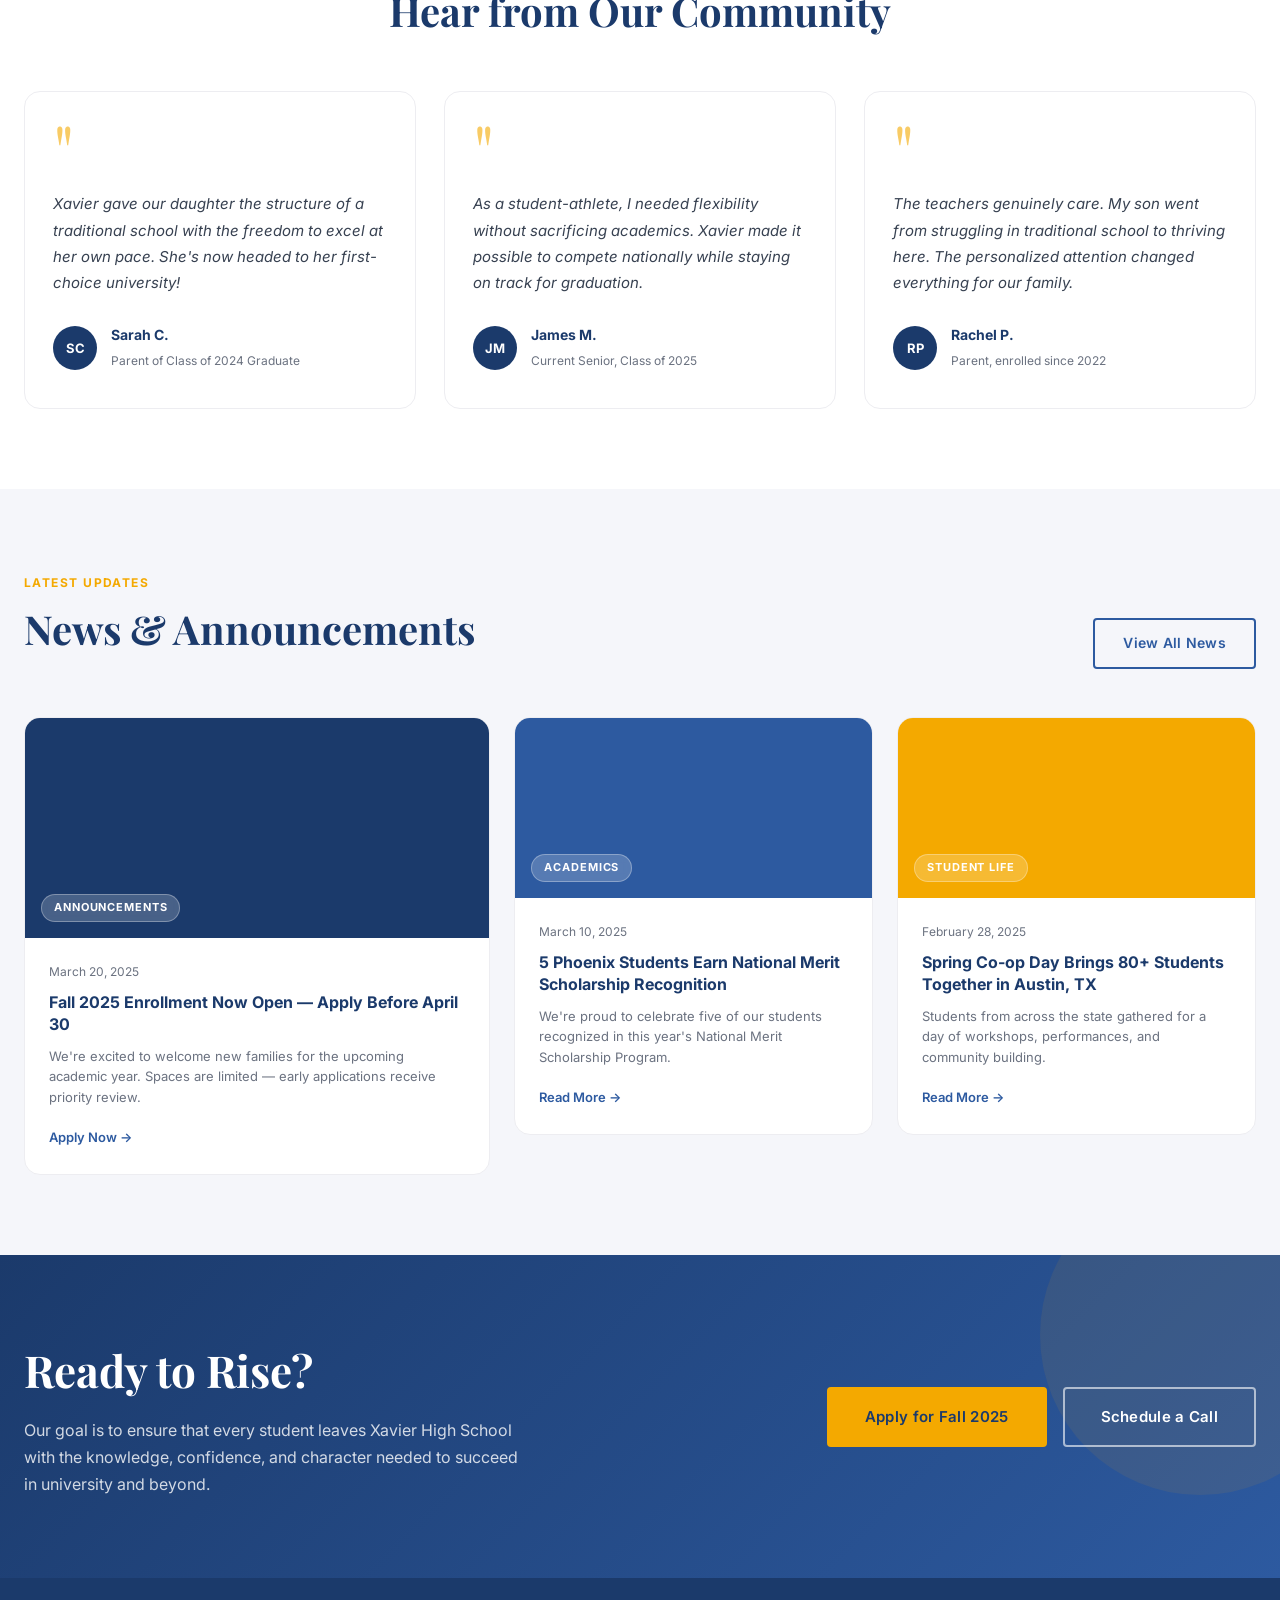
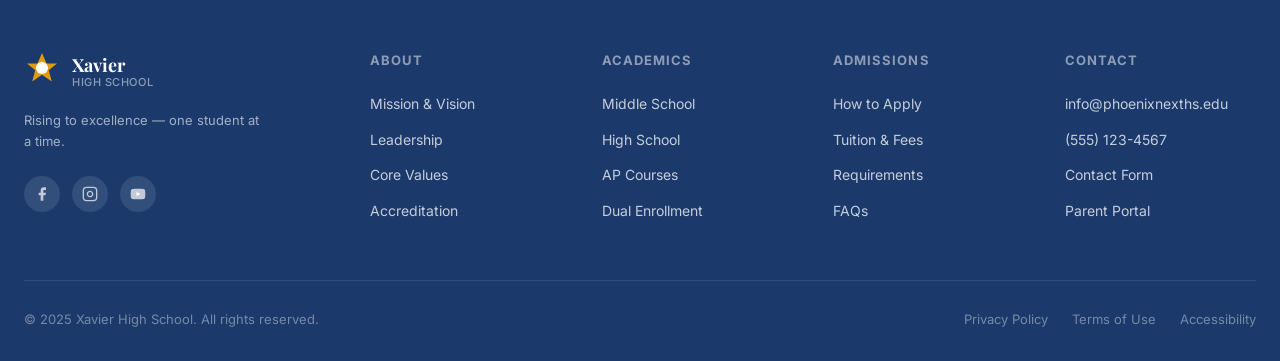
==== commit c9d47317: "Changed School name to Xavier High School" ====
--- a/index.html
+++ b/index.html
@@ -21,7 +21,7 @@
           </svg>
         </div>
         <div class="logo-text">
-          <span class="logo-name">Xavier Next</span>
+          <span class="logo-name">Xavier</span>
           <span class="logo-sub">High School</span>
         </div>
       </a>
@@ -412,7 +412,7 @@
               </svg>
             </div>
             <div class="logo-text">
-              <span class="logo-name">Xavier Next</span>
+              <span class="logo-name">Xavier</span>
               <span class="logo-sub">High School</span>
             </div>
           </div>
